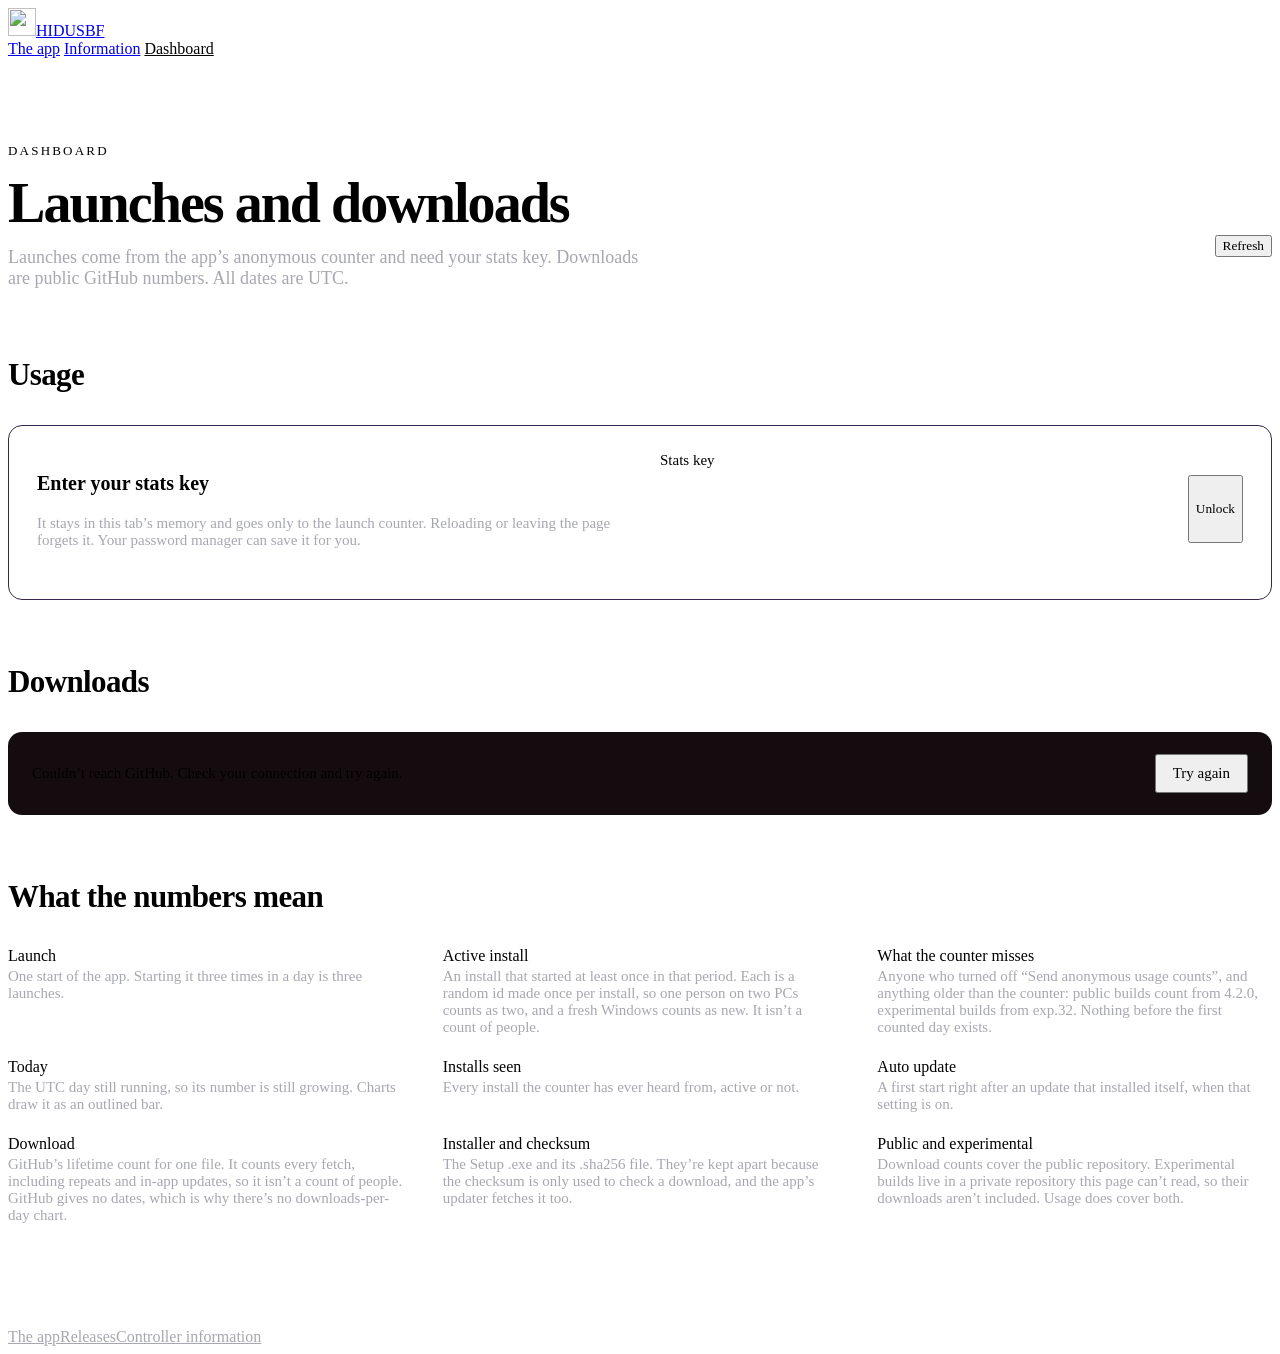
==== dashboard/index.html @ afd6dd93 "Add a private dashboard at /dashboard/ Downloads are public GitHub numbers, per release, with instal" ====
<!doctype html>
<html lang="en">
<head>
<meta charset="utf-8">
<meta name="viewport" content="width=device-width, initial-scale=1">
<title>Dashboard | HIDUSBF</title>
<meta name="description" content="HIDUSBF launches and downloads.">
<meta name="robots" content="noindex">
<meta name="referrer" content="no-referrer">
<meta http-equiv="Content-Security-Policy" content="default-src 'none'; script-src 'self'; style-src 'self'; font-src 'self'; img-src 'self'; connect-src https://api.github.com https://hidusbf-ping.kronussells.workers.dev; base-uri 'none'; form-action 'none'">
<meta name="theme-color" content="#020203">
<link rel="icon" href="../assets/icon.svg" type="image/svg+xml">
<link rel="stylesheet" href="../style.css">
<link rel="stylesheet" href="dashboard.css">
</head>
<body class="dashboard-page">
<a class="skip-link" href="#content">Skip to content</a>
<header class="nav">
  <a class="brand" href="../"><img src="../assets/icon.svg" alt="" width="28" height="28">HIDUSBF</a>
  <nav aria-label="Main navigation">
    <a href="../">The app</a>
    <a href="../information/">Information</a>
    <a href="./" aria-current="page">Dashboard</a>
  </nav>
</header>

<main id="content">
  <section class="dash-head" aria-labelledby="page-title">
    <div>
      <p class="eyebrow mono">DASHBOARD</p>
      <h1 id="page-title">Launches and downloads</h1>
      <p class="dash-lede">Launches come from the app’s anonymous counter and need your stats key. Downloads are public GitHub numbers. All dates are UTC.</p>
    </div>
    <div class="dash-actions">
      <button class="button" type="button" id="refresh">Refresh</button>
      <p class="dash-status" id="status" role="status"></p>
    </div>
  </section>

  <section class="dash-section" aria-labelledby="usage-title">
    <div class="section-head">
      <h2 id="usage-title" tabindex="-1">Usage</h2>
      <button class="link-button" type="button" id="lock" hidden>Lock</button>
    </div>

    <form class="unlock" id="unlock-form" autocomplete="on">
      <div class="unlock-copy">
        <h3>Enter your stats key</h3>
        <p>It stays in this tab’s memory and goes only to the launch counter. Reloading or leaving the page forgets it. Your password manager can save it for you.</p>
      </div>
      <div class="unlock-fields">
        <input class="visually-hidden" type="text" name="username" autocomplete="username" value="HIDUSBF stats" tabindex="-1" aria-hidden="true" readonly>
        <label for="stats-key">Stats key</label>
        <div class="unlock-row">
          <input id="stats-key" name="password" type="password" autocomplete="current-password" spellcheck="false" autocapitalize="off" required aria-describedby="unlock-error">
          <button class="button primary" type="submit" id="unlock-button">Unlock</button>
        </div>
        <p class="form-error" id="unlock-error" role="alert"></p>
      </div>
    </form>

    <div id="usage" hidden></div>
  </section>

  <section class="dash-section" aria-labelledby="downloads-title">
    <div class="section-head">
      <h2 id="downloads-title">Downloads</h2>
    </div>
    <div id="downloads"><p class="state" role="status">Loading downloads…</p></div>
  </section>

  <section class="dash-section" aria-labelledby="definitions-title">
    <div class="section-head">
      <h2 id="definitions-title">What the numbers mean</h2>
    </div>
    <dl class="definitions">
      <div><dt>Launch</dt><dd>One start of the app. Starting it three times in a day is three launches.</dd></div>
      <div><dt>Active install</dt><dd>An install that started at least once in that period. Each is a random id made once per install, so one person on two PCs counts as two, and a fresh Windows counts as new. It isn’t a count of people.</dd></div>
      <div><dt>What the counter misses</dt><dd>Anyone who turned off “Send anonymous usage counts”, and anything older than the counter: public builds count from 4.2.0, experimental builds from exp.32. Nothing before the first counted day exists.</dd></div>
      <div><dt>Today</dt><dd>The UTC day still running, so its number is still growing. Charts draw it as an outlined bar.</dd></div>
      <div><dt>Installs seen</dt><dd>Every install the counter has ever heard from, active or not.</dd></div>
      <div><dt>Auto update</dt><dd>A first start right after an update that installed itself, when that setting is on.</dd></div>
      <div><dt>Download</dt><dd>GitHub’s lifetime count for one file. It counts every fetch, including repeats and in-app updates, so it isn’t a count of people. GitHub gives no dates, which is why there’s no downloads-per-day chart.</dd></div>
      <div><dt>Installer and checksum</dt><dd>The Setup .exe and its .sha256 file. They’re kept apart because the checksum is only used to check a download, and the app’s updater fetches it too.</dd></div>
      <div><dt>Public and experimental</dt><dd>Download counts cover the public repository. Experimental builds live in a private repository this page can’t read, so their downloads aren’t included. Usage does cover both.</dd></div>
    </dl>
  </section>
</main>

<footer>
  <p class="links"><a href="../">The app</a><a href="https://github.com/KazboXIII/HIDUSBF/releases">Releases</a><a href="../information/">Controller information</a></p>
</footer>

<noscript><p class="state noscript">This dashboard needs JavaScript to load its numbers.</p></noscript>
<script type="module" src="dashboard.js"></script>
</body>
</html>
---- dashboard/dashboard.css ----
.dashboard-page { --soft: #a7a7b1; }
.dashboard-page :focus-visible { outline: 2px solid var(--accent-soft); outline-offset: 3px; }
.skip-link { position: fixed; left: 20px; top: -100px; padding: 12px 18px; z-index: 30; background: var(--accent-fill); color: var(--text); border: 1px solid var(--accent-line); border-radius: 8px; }
.skip-link:focus { top: 12px; }
.visually-hidden { position: absolute; width: 1px; height: 1px; margin: -1px; padding: 0; overflow: hidden; clip-path: inset(50%); border: 0; }
.dashboard-page .nav a[aria-current="page"] { color: var(--accent-soft); }
.dashboard-page footer { color: var(--soft); }
.dashboard-page footer .links a { color: var(--soft); }
.dashboard-page footer p { margin-bottom: 0; }
.dashboard-page button { font-family: inherit; cursor: pointer; }
.dashboard-page button:disabled { cursor: progress; opacity: .65; }

/* Heading */
.dash-head { display: flex; justify-content: space-between; align-items: flex-end; gap: 24px 48px; flex-wrap: wrap; padding-top: clamp(40px, 6vw, 72px); padding-bottom: 12px; }
.dash-head > div:first-child { flex: 1 1 520px; }
.dash-head .eyebrow { font-size: 13px; letter-spacing: .17em; }
.dash-head h1 { margin: 14px 0 14px; font-size: clamp(36px, 5vw, 56px); letter-spacing: -.035em; line-height: 1.08; }
.dash-lede { max-width: 640px; margin: 0; color: var(--soft); font-size: 18px; font-weight: 300; }
.dash-actions { display: flex; flex-direction: column; align-items: flex-end; gap: 10px; flex: 0 1 auto; }
.dash-status { margin: 0; min-height: 22px; font-size: 14px; color: var(--soft); text-align: right; }

/* Sections */
.dash-section { padding-top: clamp(36px, 5vw, 56px); padding-bottom: 8px; }
.section-head { display: flex; align-items: baseline; justify-content: space-between; gap: 16px; padding-bottom: 14px; margin-bottom: 18px; border-bottom: 1px solid var(--line-hi); }
.section-head h2:focus { outline: none; }
.section-head h2 { margin: 0; font-size: clamp(25px, 3vw, 31px); letter-spacing: -.02em; }
.link-button { padding: 8px 2px; border: 0; background: none; color: var(--accent-soft); font-size: 15px; text-decoration: underline; text-underline-offset: 3px; }
.link-button:hover { color: var(--text); }
.subhead { margin: 32px 0 4px; font-size: 19px; }
.subnote { margin: 0 0 14px; color: var(--soft); font-size: 15px; }

/* Unlock */
.unlock { display: grid; grid-template-columns: minmax(0, 1fr) minmax(0, 1fr); gap: 20px 40px; align-items: start; padding: 26px 28px; border: 1px solid #36264f; border-radius: 14px; background: linear-gradient(180deg, #0E0B16, var(--surface)); }
.unlock[hidden] { display: none; }
.unlock h3 { font-size: 20px; }
.unlock-copy p { margin: 0; color: var(--soft); font-size: 15px; }
.unlock label { display: block; margin-bottom: 6px; color: var(--text); font-size: 15px; font-weight: 500; }
.unlock-row { display: flex; gap: 10px; }
.unlock input[type="password"] { flex: 1 1 auto; min-width: 0; min-height: 48px; padding: 10px 14px; border: 1px solid var(--muted); border-radius: 10px; background: var(--bg); color: var(--text); font: 400 16px var(--mono); }
.unlock input[type="password"]:hover { border-color: var(--soft); }
.form-error { min-height: 22px; margin: 8px 0 0; color: #FF9DA6; font-size: 15px; }

/* Number tiles */
.tiles { display: grid; grid-template-columns: repeat(auto-fit, minmax(220px, 1fr)); gap: 12px; }
.tiles-three { grid-template-columns: repeat(3, minmax(0, 1fr)); }
.tile { padding: 18px 20px; border: 1px solid var(--line-hi); border-radius: 14px; background: var(--surface); }
.tile dt { color: var(--soft); font-size: 15px; }
.tile dd { margin: 0; }
.tile .value { display: block; margin: 2px 0 4px; color: var(--text); font-size: 36px; line-height: 1.2; font-weight: 500; letter-spacing: -.02em; font-variant-numeric: tabular-nums; overflow-wrap: anywhere; }
.tile .note { display: block; color: var(--soft); font-size: 14px; line-height: 1.45; }

/* Charts */
.charts { display: grid; grid-template-columns: repeat(auto-fit, minmax(min(100%, 420px), 1fr)); gap: 12px; margin-top: 12px; }
.chart-card { min-width: 0; padding: 18px 20px 14px; border: 1px solid var(--line-hi); border-radius: 14px; background: var(--surface); }
.chart-card h3 { margin-bottom: 0; }
.readout { min-height: 24px; margin: 2px 0 10px; color: var(--soft); font-size: 15px; }
.readout strong { color: var(--text); font-variant-numeric: tabular-nums; }
.chart-box { position: relative; }
.chart { display: block; width: 100%; height: 220px; touch-action: pan-y; border-radius: 4px; }
.chart .grid-line { stroke: var(--line-hi); stroke-width: 1; }
.chart .axis-text { fill: var(--soft); font: 400 13px var(--sans); }
.chart .bar { fill: var(--accent); }
.chart .bar.partial { fill: var(--accent-fill); stroke: var(--accent-soft); stroke-width: 1.5; }
.chart .band { fill: transparent; }
.chart .band.on { fill: rgba(185, 162, 255, .08); }

/* Details and tables */
.daily { margin-top: 12px; border: 1px solid var(--line-hi); border-radius: 14px; background: var(--surface); }
.daily summary { padding: 14px 20px; color: var(--label); font-size: 15px; cursor: pointer; }
.daily summary:hover { color: var(--text); }
.daily[open] summary { border-bottom: 1px solid var(--line); }
.daily .table-wrap { border: 0; border-radius: 0 0 14px 14px; }
.table-wrap { overflow-x: auto; border: 1px solid var(--line-hi); border-radius: 14px; background: var(--surface); }
.dash-table { width: 100%; border-collapse: collapse; font-size: 15px; font-variant-numeric: tabular-nums; }
.dash-table caption { padding: 0; }
.dash-table th, .dash-table td { padding: 11px 20px; text-align: right; white-space: nowrap; border-bottom: 1px solid var(--line); }
.dash-table th:first-child, .dash-table td:first-child { text-align: left; }
.dash-table thead th { color: var(--soft); font-weight: 400; font-size: 14px; }
.dash-table tbody th { color: var(--text); font-weight: 500; }
.dash-table tbody th a { color: inherit; text-underline-offset: 3px; text-decoration-thickness: 1px; }
.dash-table tbody td { color: var(--label); }
.dash-table tbody tr:last-child th, .dash-table tbody tr:last-child td { border-bottom: 0; }
.dash-table tfoot th, .dash-table tfoot td { border-top: 1px solid var(--line-hi); border-bottom: 0; color: var(--text); font-weight: 500; }
.dash-table .left { text-align: left; }
.dash-table .installer-cell { min-width: 220px; }
.cell-bar { display: flex; align-items: center; justify-content: flex-end; gap: 12px; }
.cell-bar .track { flex: 1 1 auto; display: flex; height: 8px; }
.cell-bar .fill { height: 8px; min-width: 2px; border-radius: 0 4px 4px 0; background: var(--accent); }
.cell-bar .n { all: unset; flex: 0 0 3.2em; text-align: right; }

/* Breakdown lists */
.breakdowns { display: grid; grid-template-columns: repeat(2, minmax(0, 1fr)); gap: 12px; }
.breakdown-tall { grid-column: 2; grid-row: 1 / span 3; }
.breakdown { min-width: 0; padding: 18px 20px; border: 1px solid var(--line-hi); border-radius: 14px; background: var(--surface); }
.breakdown h4 { margin: 0 0 10px; color: var(--text); font-size: 17px; font-weight: 500; }
.breakdown ul { list-style: none; margin: 0; padding: 0; display: grid; gap: 10px; }
.breakdown .row { display: flex; justify-content: space-between; gap: 12px; font-size: 15px; }
.breakdown .name { color: var(--label); overflow-wrap: anywhere; }
.breakdown .amount { flex: none; color: var(--text); font-variant-numeric: tabular-nums; }
.breakdown .amount small { color: var(--soft); font-size: 14px; }
.breakdown .bar-track { height: 6px; margin-top: 5px; }
.breakdown .bar-fill { height: 6px; min-width: 2px; border-radius: 0 3px 3px 0; background: var(--accent); }

/* States */
.state { margin: 0; padding: 22px 24px; border: 1px solid var(--line-hi); border-radius: 14px; background: var(--surface); color: var(--soft); font-size: 15px; }
.state.error { display: flex; align-items: center; justify-content: space-between; flex-wrap: wrap; gap: 12px 24px; color: var(--label); border-color: #6b3a44; background: #150C0F; }
.state.error p { margin: 0; }
.state .button { padding: 9px 16px; font-size: 15px; }
.state.stale { margin-bottom: 12px; }
.noscript { max-width: 1040px; margin: 24px auto; }

/* Definitions */
.definitions { display: grid; grid-template-columns: repeat(auto-fit, minmax(min(100%, 320px), 1fr)); gap: 22px 40px; margin: 0 0 clamp(48px, 7vw, 80px); }
.definitions dt { color: var(--text); font-weight: 500; font-size: 16px; }
.definitions dd { margin: 3px 0 0; color: var(--soft); font-size: 15px; }

@media (max-width: 720px) {
  .dash-actions { align-items: flex-start; }
  .dash-status { text-align: left; }
  .unlock { grid-template-columns: 1fr; padding: 20px; }
  .tiles, .tiles-three { grid-template-columns: repeat(2, minmax(0, 1fr)); }
  .breakdowns { grid-template-columns: minmax(0, 1fr); }
  .breakdown-tall { grid-column: auto; grid-row: auto; }
  .dash-table .installer-cell { min-width: 0; }
  .cell-bar .track { display: none; }
  .tile .value { font-size: 30px; }
  .dash-table th, .dash-table td { padding: 10px 14px; }
}
@media (max-width: 480px) {
  .dash-table { font-size: 14px; }
  .dash-table th, .dash-table td { padding: 10px 5px; }
  .dash-table th:first-child, .dash-table td:first-child { padding-left: 12px; }
  .dash-table th:last-child, .dash-table td:last-child { padding-right: 12px; }
  .cell-bar .n { flex-basis: auto; }
  .dash-table.one-channel .channel-col { display: none; }
}
@media (max-width: 420px) {
  .unlock-row { flex-direction: column; }
  .unlock-row .button { justify-content: center; }
}
@media (forced-colors: active) {
  .chart .bar, .cell-bar .fill, .breakdown .bar-fill { fill: CanvasText; background: CanvasText; forced-color-adjust: none; }
}
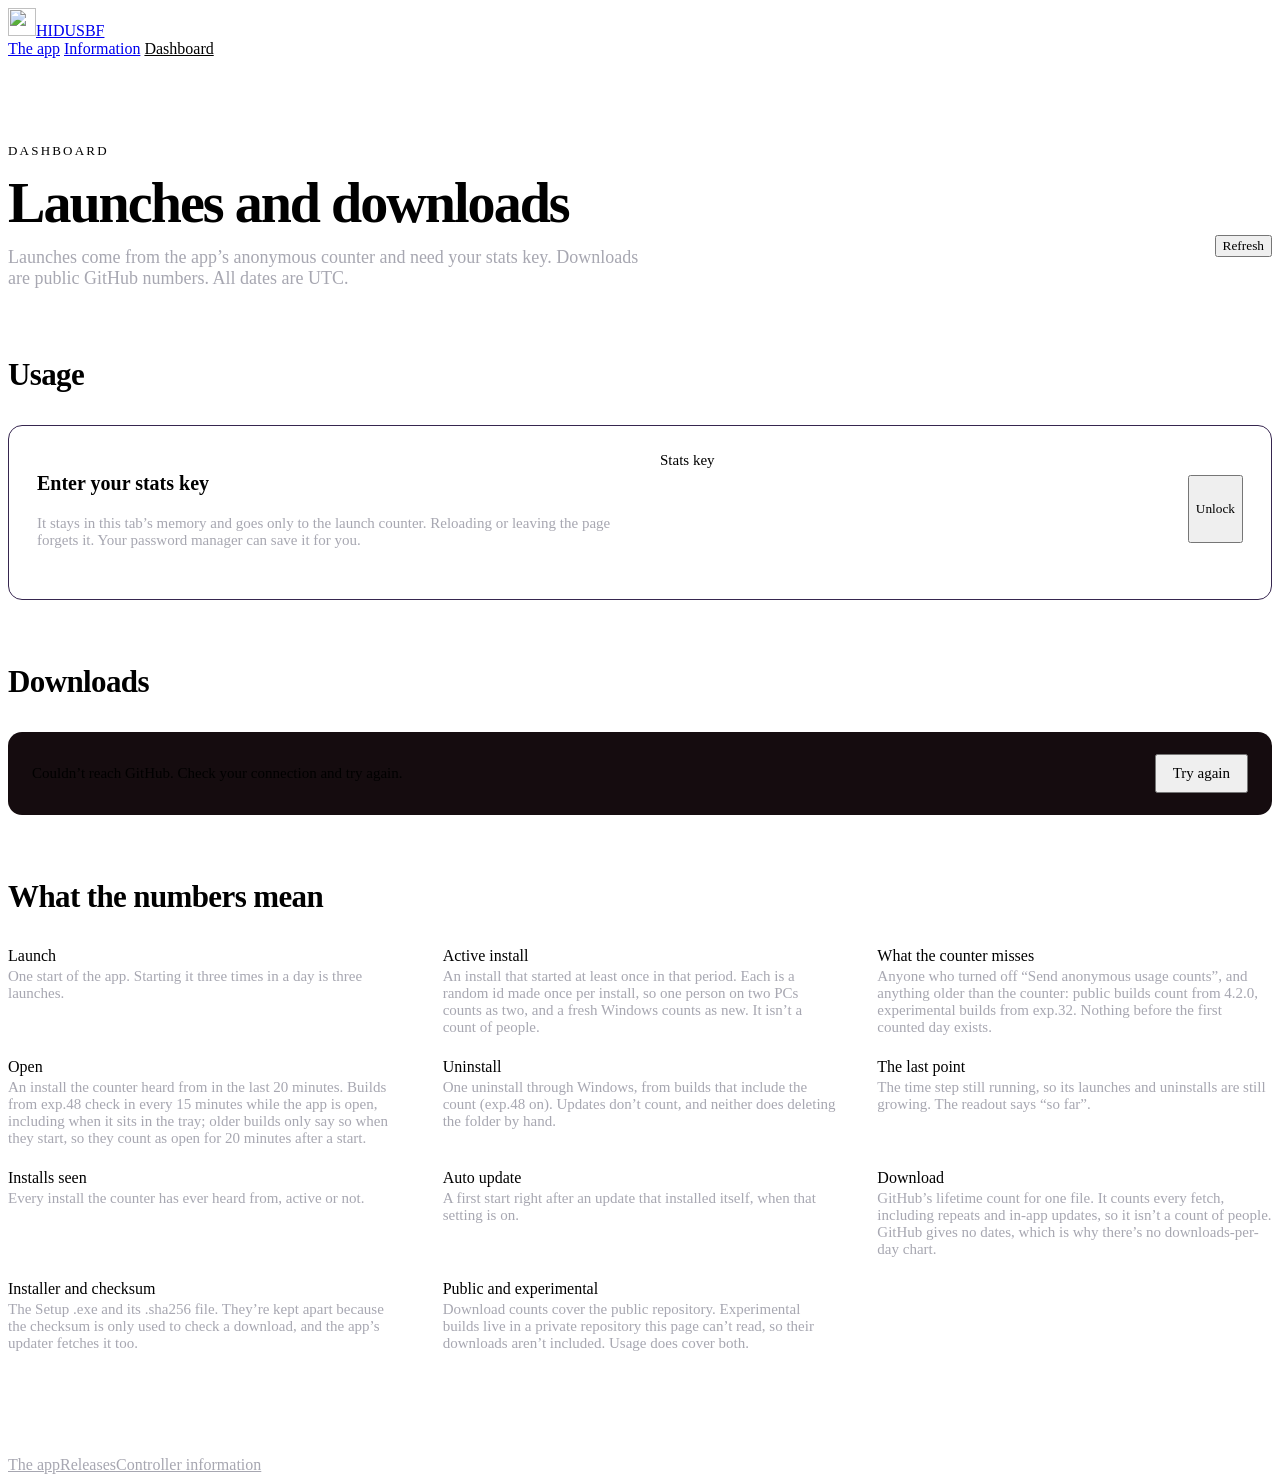
==== commit c8d5835a: "Dashboard: line charts with 1h to 90d ranges, apps open right now, uninstalls Co-Authored-By: Claude" ====
--- a/dashboard/index.html
+++ b/dashboard/index.html
@@ -77,7 +77,9 @@
       <div><dt>Launch</dt><dd>One start of the app. Starting it three times in a day is three launches.</dd></div>
       <div><dt>Active install</dt><dd>An install that started at least once in that period. Each is a random id made once per install, so one person on two PCs counts as two, and a fresh Windows counts as new. It isn’t a count of people.</dd></div>
       <div><dt>What the counter misses</dt><dd>Anyone who turned off “Send anonymous usage counts”, and anything older than the counter: public builds count from 4.2.0, experimental builds from exp.32. Nothing before the first counted day exists.</dd></div>
-      <div><dt>Today</dt><dd>The UTC day still running, so its number is still growing. Charts draw it as an outlined bar.</dd></div>
+      <div><dt>Open</dt><dd>An install the counter heard from in the last 20 minutes. Builds from exp.48 check in every 15 minutes while the app is open, including when it sits in the tray; older builds only say so when they start, so they count as open for 20 minutes after a start.</dd></div>
+      <div><dt>Uninstall</dt><dd>One uninstall through Windows, from builds that include the count (exp.48 on). Updates don’t count, and neither does deleting the folder by hand.</dd></div>
+      <div><dt>The last point</dt><dd>The time step still running, so its launches and uninstalls are still growing. The readout says “so far”.</dd></div>
       <div><dt>Installs seen</dt><dd>Every install the counter has ever heard from, active or not.</dd></div>
       <div><dt>Auto update</dt><dd>A first start right after an update that installed itself, when that setting is on.</dd></div>
       <div><dt>Download</dt><dd>GitHub’s lifetime count for one file. It counts every fetch, including repeats and in-app updates, so it isn’t a count of people. GitHub gives no dates, which is why there’s no downloads-per-day chart.</dd></div>
@@ -88,7 +90,7 @@
 </main>
 
 <footer>
-  <p class="links"><a href="../">The app</a><a href="https://github.com/KazboXIII/HIDUSBF/releases">Releases</a><a href="../information/">Controller information</a></p>
+  <p class="links"><a href="../">The app</a><a href="https://github.com/KazboXIII/HIDUSBF-PUB/releases">Releases</a><a href="../information/">Controller information</a></p>
 </footer>
 
 <noscript><p class="state noscript">This dashboard needs JavaScript to load its numbers.</p></noscript>
--- a/dashboard/dashboard.css
+++ b/dashboard/dashboard.css
@@ -63,6 +63,28 @@
 .chart .bar.partial { fill: var(--accent-fill); stroke: var(--accent-soft); stroke-width: 1.5; }
 .chart .band { fill: transparent; }
 .chart .band.on { fill: rgba(185, 162, 255, .08); }
+/* Lines: public violet, experimental amber (checked for colour-blind separation and 3:1 contrast on the surface). */
+.dashboard-page { --line-public: #8B5CF6; --line-experimental: #D97706; }
+.range-bar { display: flex; align-items: center; flex-wrap: wrap; gap: 6px; margin: 28px 0 12px; }
+.range-label { margin-right: 6px; color: var(--soft); font-size: 15px; }
+.range { min-height: 36px; padding: 6px 14px; border: 1px solid var(--line-hi); border-radius: 999px; background: var(--surface); color: var(--label); font-size: 14px; }
+.range:hover { border-color: var(--accent); color: var(--text); }
+.range[aria-pressed="true"] { border-color: var(--accent); background: var(--accent-fill); color: var(--text); }
+#series[aria-busy="true"] .charts { opacity: .6; }
+.chart-note { margin: 2px 0 0; color: var(--soft); font-size: 14px; }
+.legend { display: flex; flex-wrap: wrap; gap: 4px 16px; margin: 10px 0 0; padding: 0; list-style: none; color: var(--label); font-size: 14px; }
+.legend li { display: flex; align-items: center; gap: 7px; }
+.swatch { display: inline-block; width: 16px; height: 3px; border-radius: 2px; }
+.swatch.s-public { background: var(--line-public); }
+.swatch.s-exp { background: var(--line-experimental); }
+.chart .line { fill: none; stroke-width: 2; stroke-linejoin: round; stroke-linecap: round; }
+.chart .line.s-public { stroke: var(--line-public); }
+.chart .line.s-exp { stroke: var(--line-experimental); }
+.chart .solo.s-public, .chart .dot.s-public { fill: var(--line-public); }
+.chart .solo.s-exp, .chart .dot.s-exp { fill: var(--line-experimental); }
+.chart .dot { stroke: var(--surface); stroke-width: 2; }
+.chart .crosshair { stroke: var(--soft); stroke-width: 1; stroke-dasharray: 3 3; }
+.chart .no-data { fill: var(--soft); font: 400 14px var(--sans); }
 
 /* Details and tables */
 .daily { margin-top: 12px; border: 1px solid var(--line-hi); border-radius: 14px; background: var(--surface); }
@@ -140,4 +162,8 @@
 }
 @media (forced-colors: active) {
   .chart .bar, .cell-bar .fill, .breakdown .bar-fill { fill: CanvasText; background: CanvasText; forced-color-adjust: none; }
+  .chart .line { stroke: CanvasText; forced-color-adjust: none; }
+  .chart .line.s-exp { stroke-dasharray: 6 4; }
+  .chart .dot, .chart .solo, .swatch { fill: CanvasText; background: CanvasText; forced-color-adjust: none; }
+  .range[aria-pressed="true"] { border: 2px solid Highlight; }
 }
